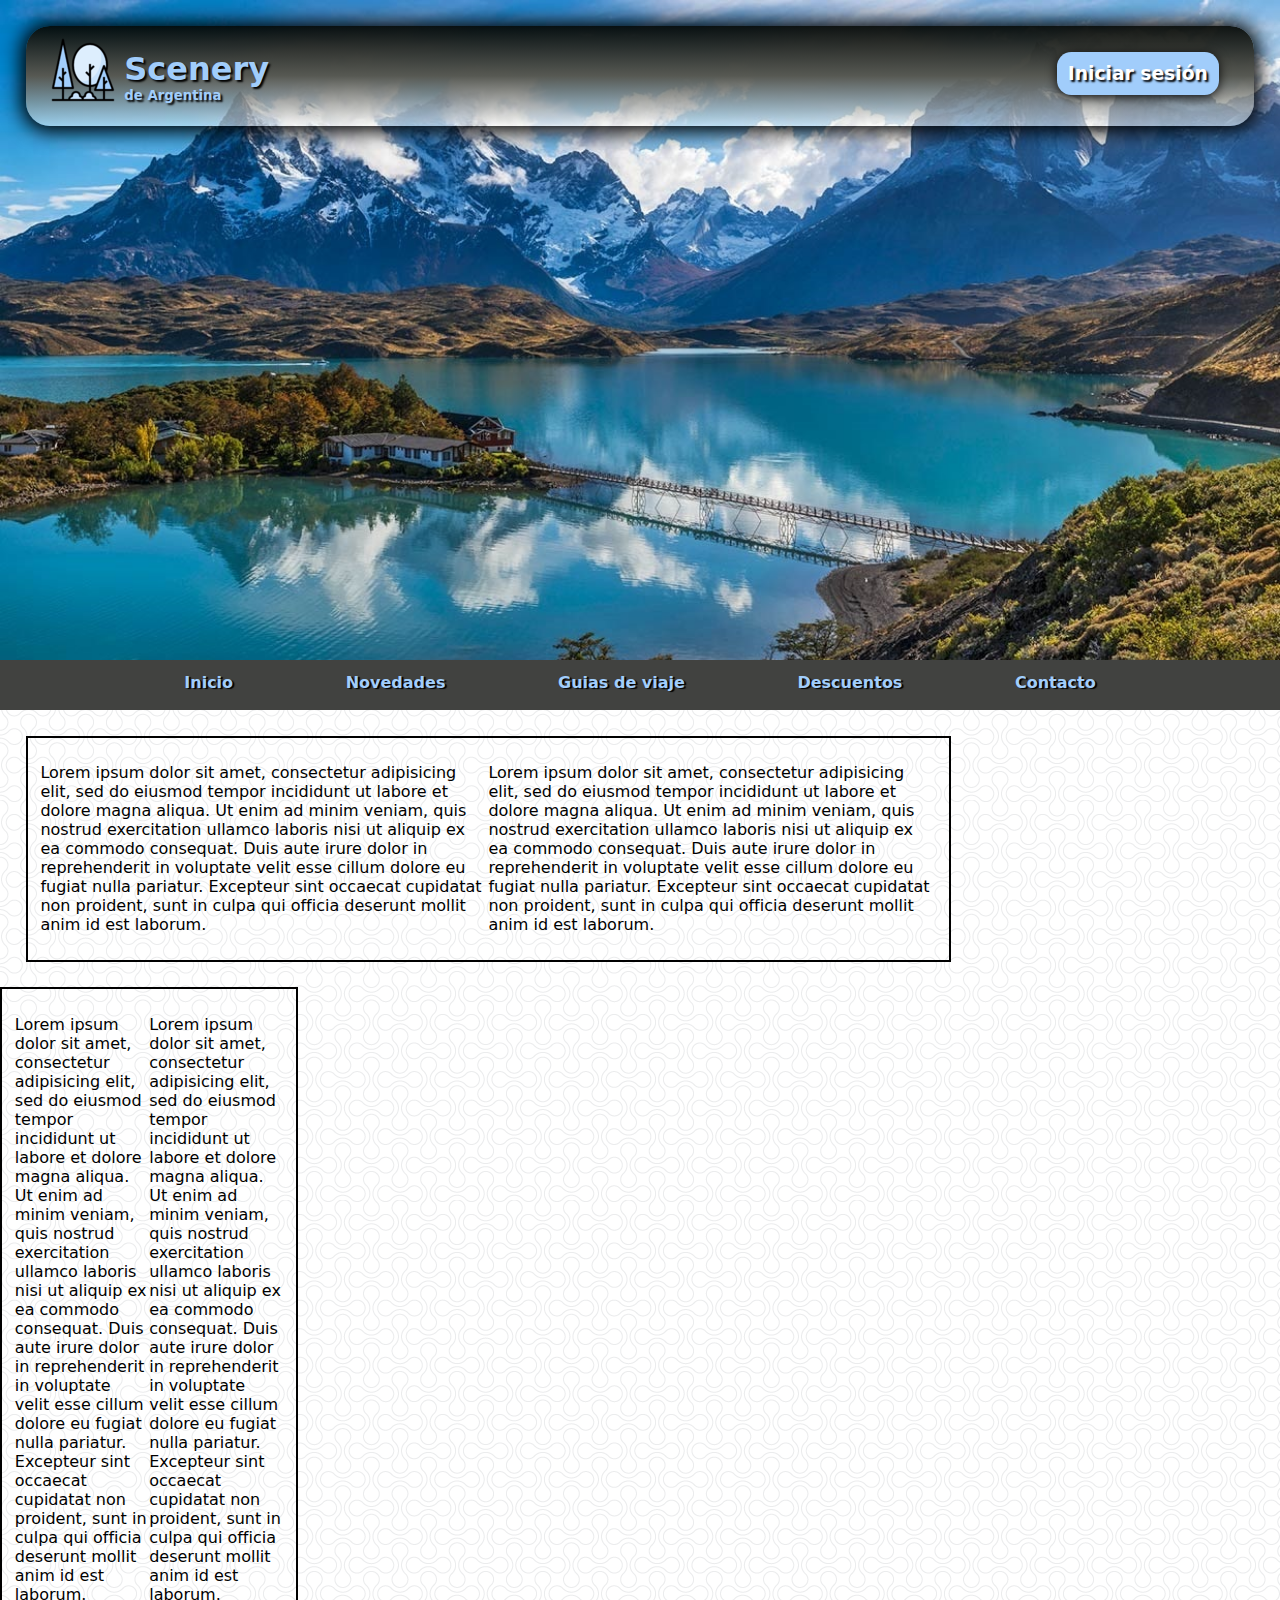
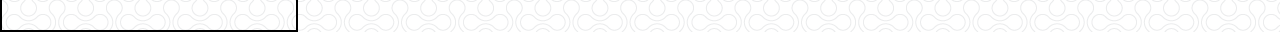
==== index.html @ 6470b0b7 "Subo los archivos actuales de mi proyecto" ====
<!DOCTYPE html>
<html lang="es" dir="ltr">

<head>
  <meta charset="utf-8">
  <title>Scenery | Paisajes Turisticos de Argentina</title>
  <link rel="stylesheet" href="./css/styles.css">
  <link rel="icon" href="favicon.ico" type="image/vnd.microsoft.icon">
</head>

<body>
  <header id="header">
    <div id="header-superior">
      <div id="logo-principal">
        <a href="#">
          <img src="./images/scenery_64.png" alt="logo scenery">
          <div id="name-logo">
            <h1>Scenery</h1>
            <h5>de Argentina</h5>
          </div>
      </div>
      </a>
      <a id="boton-login" href="#">
        <h3>Iniciar sesión</h3>
      </a>
    </div>
  </header>
  <nav id="menu">
    <ul>
      <li class="current_page_item"><a href="index.html" accesskey="1" title="">Inicio</a></li>
      <li><a href="#" accesskey="2" title="">Novedades</a></li>
      <li><a href="#" accesskey="3" title="">Guias de viaje</a></li>
      <li><a href="#" accesskey="4" title="">Descuentos</a></li>
      <li><a href="#" accesskey="5" title="">Contacto</a></li>
    </ul>
  </nav>
  <section id="section">
    <p>Lorem ipsum dolor sit amet, consectetur adipisicing elit, sed do eiusmod tempor incididunt ut labore et dolore magna aliqua. Ut enim ad minim veniam, quis nostrud exercitation ullamco laboris nisi ut aliquip ex ea commodo consequat. Duis aute
      irure dolor in reprehenderit in voluptate velit esse cillum dolore eu fugiat nulla pariatur. Excepteur sint occaecat cupidatat non proident, sunt in culpa qui officia deserunt mollit anim id est laborum.</p>
    <br><br>
    <p>Lorem ipsum dolor sit amet, consectetur adipisicing elit, sed do eiusmod tempor incididunt ut labore et dolore magna aliqua. Ut enim ad minim veniam, quis nostrud exercitation ullamco laboris nisi ut aliquip ex ea commodo consequat. Duis aute
      irure dolor in reprehenderit in voluptate velit esse cillum dolore eu fugiat nulla pariatur. Excepteur sint occaecat cupidatat non proident, sunt in culpa qui officia deserunt mollit anim id est laborum.</p>
    <article class="">

    </article>
  </section>

  <aside id="aside">
    <p>Lorem ipsum dolor sit amet, consectetur adipisicing elit, sed do eiusmod tempor incididunt ut labore et dolore magna aliqua. Ut enim ad minim veniam, quis nostrud exercitation ullamco laboris nisi ut aliquip ex ea commodo consequat. Duis aute
      irure dolor in reprehenderit in voluptate velit esse cillum dolore eu fugiat nulla pariatur. Excepteur sint occaecat cupidatat non proident, sunt in culpa qui officia deserunt mollit anim id est laborum.</p>
    <br>
    <p>Lorem ipsum dolor sit amet, consectetur adipisicing elit, sed do eiusmod tempor incididunt ut labore et dolore magna aliqua. Ut enim ad minim veniam, quis nostrud exercitation ullamco laboris nisi ut aliquip ex ea commodo consequat. Duis aute
      irure dolor in reprehenderit in voluptate velit esse cillum dolore eu fugiat nulla pariatur. Excepteur sint occaecat cupidatat non proident, sunt in culpa qui officia deserunt mollit anim id est laborum.</p>
  </aside>


</body>

</html>
---- css/styles.css ----
* {
  margin: 0;
  padding: 0;
}

body {
  background: #FFF url('../images/fondo_ondas.png') repeat;
  font-family: 'Dejavu Sans', 'Franklin Gothic';
}

a {
  text-decoration: none;
}



/* ###################### HEADER ###################### */


#header {
  height: 660px;
  overflow: hidden;
  background: #00759c url('../images/patagonia.jpg') no-repeat top center;
  background-size: cover;
}

#header-superior {
  background: rgb(254,255,253);
  background: linear-gradient(0deg, rgba(254,255,253,0.5242471988795518) 0%, rgba(87,89,83,1) 50%, rgba(3,6,3,0.9304096638655462) 100%);
  box-shadow: 0px 1px 20px 5px black;
  border-radius: 1.5em;
  height: 75px;
  padding: 1% 2%;
  margin: 2% 2% 0 2%;
}

#header-superior #logo-principal {
  display: inline-block;
  float: left;
}

#name-logo {
  color: #a1cdfb;
  text-shadow: 2px 2px 2px black;
  display: inline-block;
  position: relative;
  left: 4px;
  bottom: 2px;
}

#boton-login {
  text-decoration: none;
  color: #FFF;
  box-shadow: 0px 2px 12px -0.7px black;
  text-shadow: 2px 2px 2px black;
  display: inline-block;
  float: right;
  border-radius: 0.9em;
  background-color: #a1cdfb;
  margin: 14px 0;
  padding: 11px;
  float: right;
  position: relative;
  right: 10px;
  transition: all .25s ease-in-out;
}

#boton-login:hover {
  transition: all .25s ease-in-out;
  text-decoration: none;
  -webkit-transform: scale(1.08);
  transform: scale(1.08);
}

#boton-login:active {
  transition: all .05s ease-in-out;
  background-color: #77b6f7;
}


/* ###################### NAV ###################### */


#menu {
  background: #414240;
  width: 100%;
  height: 50px;
  margin: 0 auto;
  border: solid black 0px;
}

#menu ul {
  width: 80%;
  display: flex;
  margin: 0 auto;
  padding: 1% 0;
  justify-content: space-around;
}

#menu li {
  display: inline-block;
  text-align: center;
  margin: 0 3%;
}

#menu li a {
  text-decoration: none;
  text-shadow: 2px 1px 1px black;
  color: #a1cdfb;
  font-weight: 600;
  transition: all .15s ease-in-out;
}

#menu a:hover {
  transition: all .15s ease-in-out;
  color: #77b6f7;
}

#menu a:active {
  color: #77b6f7;
  text-shadow: none;
}


/* ###################### SECTION ###################### */


#section {
  width: 70%;
  border: solid 2px black;
  display: inline-flex;
  margin: 2% 0 0 2%;
  padding: 2% 1%;
}

#aside {
  width: 21%;
  display: inline-flex;
  border: solid 2px black;
  margin: 2% 2% 0 0;
  padding: 2% 1%;
}
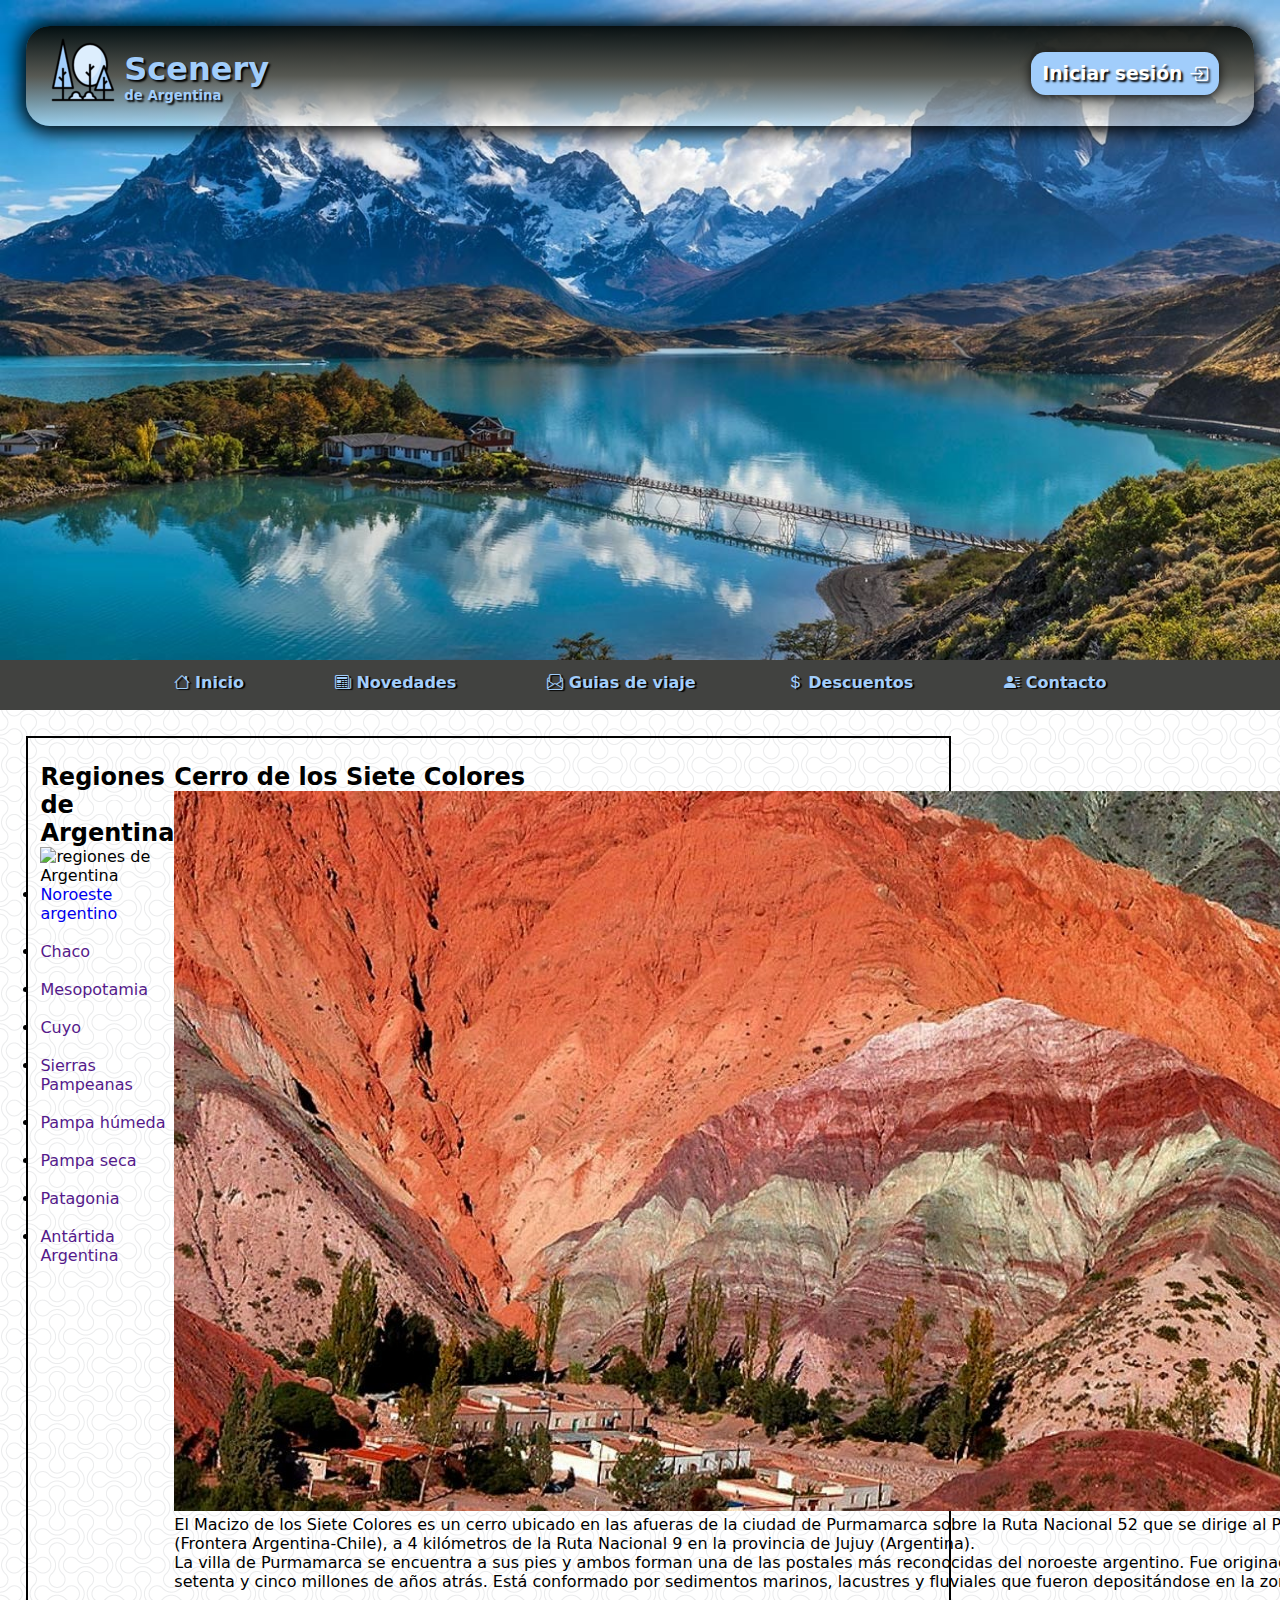
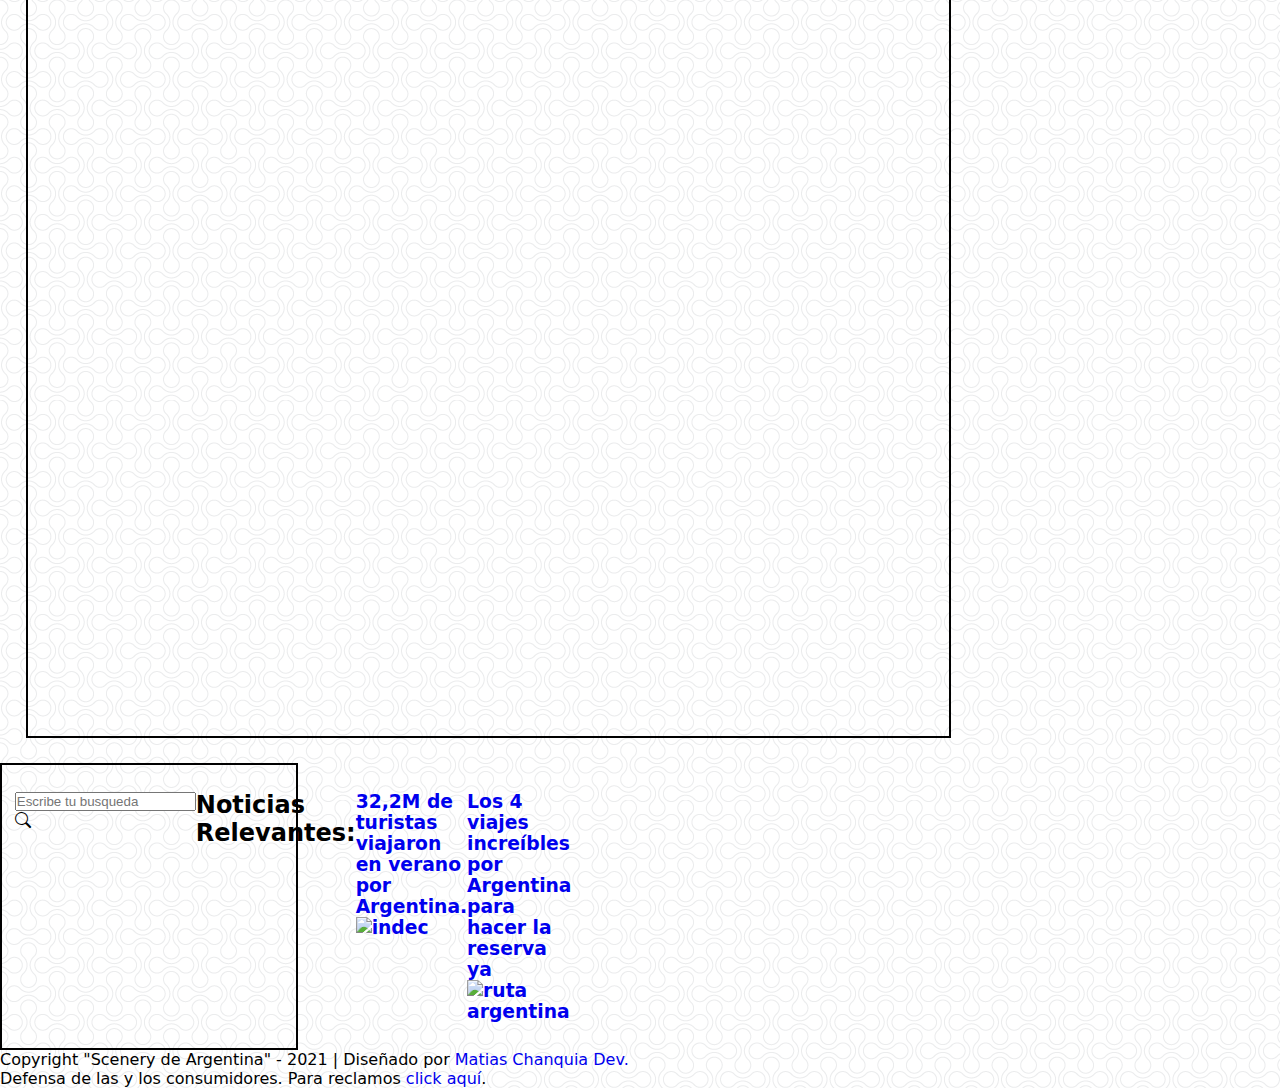
==== commit 4cf70877: "Subo archivos html" ====
--- a/index.html
+++ b/index.html
@@ -3,9 +3,11 @@
 
 <head>
   <meta charset="utf-8">
+  <meta name="viewport" content="width=device-width, initial-scale=1.0">
   <title>Scenery | Paisajes Turisticos de Argentina</title>
   <link rel="stylesheet" href="./css/styles.css">
   <link rel="icon" href="favicon.ico" type="image/vnd.microsoft.icon">
+  <link rel="stylesheet" href="https://cdn.jsdelivr.net/npm/bootstrap-icons@1.8.1/font/bootstrap-icons.css">
 </head>
 
 <body>
@@ -18,41 +20,88 @@
             <h1>Scenery</h1>
             <h5>de Argentina</h5>
           </div>
+        </a>
       </div>
-      </a>
-      <a id="boton-login" href="#">
-        <h3>Iniciar sesión</h3>
+      
+      <a id="boton-login" href="login.html">
+        <h3>Iniciar sesión <i class="bi bi-box-arrow-in-right"></i></h3>
       </a>
     </div>
   </header>
   <nav id="menu">
     <ul>
-      <li class="current_page_item"><a href="index.html" accesskey="1" title="">Inicio</a></li>
-      <li><a href="#" accesskey="2" title="">Novedades</a></li>
-      <li><a href="#" accesskey="3" title="">Guias de viaje</a></li>
-      <li><a href="#" accesskey="4" title="">Descuentos</a></li>
-      <li><a href="#" accesskey="5" title="">Contacto</a></li>
+      <li><a href="index.html"><i class="bi bi-house"></i> Inicio</a></li>
+      <li><a href="#"><i class="bi bi-newspaper"></i> Novedades</a></li>
+      <li><a href="#"><i class="bi bi-envelope-paper"></i> Guias de viaje</a></li>
+      <li><a href="#"><i class="bi bi-currency-dollar"></i> Descuentos</a></li>
+      <li><a href="#"><i class="bi bi-person-lines-fill"></i> Contacto</a></li>
     </ul>
   </nav>
   <section id="section">
-    <p>Lorem ipsum dolor sit amet, consectetur adipisicing elit, sed do eiusmod tempor incididunt ut labore et dolore magna aliqua. Ut enim ad minim veniam, quis nostrud exercitation ullamco laboris nisi ut aliquip ex ea commodo consequat. Duis aute
-      irure dolor in reprehenderit in voluptate velit esse cillum dolore eu fugiat nulla pariatur. Excepteur sint occaecat cupidatat non proident, sunt in culpa qui officia deserunt mollit anim id est laborum.</p>
-    <br><br>
-    <p>Lorem ipsum dolor sit amet, consectetur adipisicing elit, sed do eiusmod tempor incididunt ut labore et dolore magna aliqua. Ut enim ad minim veniam, quis nostrud exercitation ullamco laboris nisi ut aliquip ex ea commodo consequat. Duis aute
-      irure dolor in reprehenderit in voluptate velit esse cillum dolore eu fugiat nulla pariatur. Excepteur sint occaecat cupidatat non proident, sunt in culpa qui officia deserunt mollit anim id est laborum.</p>
-    <article class="">
-
+    <div class="regiones">
+      <h2>Regiones de Argentina</h2>
+      <div class="indice-regiones">
+        <img src="./images/regiones.png" alt="regiones de Argentina">
+        <ul>
+          <li><a href="./regiones/noa.html"><span class="noa"></span> Noroeste argentino</a></li><br>
+          <li><a href=""><span class="ch"></span> Chaco</a></li> <br>
+          <li><a href=""><span class="meso"></span> Mesopotamia</a></li><br>
+          <li><a href=""><span class="cuyo"></span> Cuyo</a></li><br>
+          <li><a href=""><span class="si-pa"></span> Sierras Pampeanas</a></li><br>
+          <li><a href=""><span class="pa-hu"></span> Pampa húmeda</a></li><br>
+          <li><a href=""><span class="pa-se"></span> Pampa seca</a></li><br>
+          <li><a href=""><span class="pata"></span> Patagonia</a></li><br>
+          <li><a href=""><span class="an-ar"></span> Antártida Argentina</a></li>
+        </ul>
+      </div>
+    </div>
+    <article class="article">
+      <h2>Cerro de los Siete Colores</h2>
+      <img src="./images/cerro.jpg" alt="cerro de los 7 colores">
+      <p>El Macizo de los Siete Colores es un cerro ubicado en las afueras de la ciudad de Purmamarca sobre la Ruta Nacional 52 que se dirige al Paso de Jama (Frontera Argentina-Chile), a 4 kilómetros de la Ruta Nacional 9 en la provincia de Jujuy (Argentina). <br>
+        La villa de Purmamarca se encuentra a sus pies y ambos forman una de las postales más reconocidas del noroeste argentino.
+        Fue originado alrededor de setenta y cinco millones de años atrás. Está conformado por sedimentos marinos, lacustres y fluviales que fueron depositándose en la zona durante siglos.</p>
+    </article>
+    <div class="div-horizontal"></div>
+    <article class="article">
+      <h2>Glaciar Perito Moreno</h2>
+      <img src="./images/glaciar.jpg" alt="Glaciar Perito Moreno">
+      <p>El glaciar Perito Moreno es una gruesa masa de hielo ubicada en el departamento Lago Argentino de la provincia de Santa Cruz, en el sudoeste de la Argentina, en la región de la Patagonia. Se integra dentro del parque nacional Los Glaciares. <br>
+        Este glaciar se origina en el campo de hielo Patagónico Sur. En su descenso, alcanza el brazo Sur del lago Argentino, con un frente de 5 km de longitud, aflorando sobre el agua con una altura de unos 60 m. <br>
+        Gracias a su constante avance, forma una represa con las aguas del brazo Rico de dicho lago, lo cual genera un desnivel con respecto al resto del lago de hasta 30 m. Por la presión de esta masa líquida se producen filtraciones en el hielo que crean un túnel con una bóveda de más de 50 m de altura. El derrumbe de esta bóveda constituye un inusual espectáculo natural y es uno de los mayores atractivos del parque.</p>
+    </article>
+    <div class="div-horizontal"></div>
+    <article class="article">
+      <h2>Parque Nacional Iguazú</h2>
+      <img src="./images/iguazu.jpg" alt="Parque Nacional Iguazú">
+      <p>El Parque Nacional Iguazú abarca un área de bosque subtropical en la provincia de Misiones de Argentina, en la frontera con Brasil. Dentro del parque, en el río Iguazú, las famosas Cataratas del Iguazú poseen varias cascadas separadas, incluida la icónica Garganta del Diablo. El parque circundante tiene una fauna diversa, incluidos coatíes, jaguares y tucanes, además de senderos y plataformas con miradores.</p>
     </article>
   </section>
 
   <aside id="aside">
-    <p>Lorem ipsum dolor sit amet, consectetur adipisicing elit, sed do eiusmod tempor incididunt ut labore et dolore magna aliqua. Ut enim ad minim veniam, quis nostrud exercitation ullamco laboris nisi ut aliquip ex ea commodo consequat. Duis aute
-      irure dolor in reprehenderit in voluptate velit esse cillum dolore eu fugiat nulla pariatur. Excepteur sint occaecat cupidatat non proident, sunt in culpa qui officia deserunt mollit anim id est laborum.</p>
-    <br>
-    <p>Lorem ipsum dolor sit amet, consectetur adipisicing elit, sed do eiusmod tempor incididunt ut labore et dolore magna aliqua. Ut enim ad minim veniam, quis nostrud exercitation ullamco laboris nisi ut aliquip ex ea commodo consequat. Duis aute
-      irure dolor in reprehenderit in voluptate velit esse cillum dolore eu fugiat nulla pariatur. Excepteur sint occaecat cupidatat non proident, sunt in culpa qui officia deserunt mollit anim id est laborum.</p>
+    <form action="">
+      <input type="text" placeholder="Escribe tu busqueda" name="buscador" id="buscador" required>
+      <label for="buscador"><i class="bi bi-search"></i> </label>
+    </form>
+    <h2>Noticias Relevantes:</h2>
+    <article>
+      <h3><a title="Ver nota" href="https://www.expreso.info/noticias/internacional/87787_322m_de_turistas_viajaron_en_verano_por_argentina" target="_blank">32,2M de turistas viajaron en verano por Argentina.
+        <img src="./images/indec.jpg" alt="indec">
+      </a></h3>
+    </article>
+    <article>
+      <h3><a title="Ver nota" href="https://www.cronista.com/clase/break/los-4-viajes-que-deberias-reservar-ya-si-quieres-disfrutar-de-la-semana-santa/" target="_blank">Los 4 viajes increíbles por Argentina para hacer la reserva ya
+        <img src="./images/arg.jpg" alt="ruta argentina">
+      </a></h3>
+    </article>
   </aside>
-
+  
+  <footer>
+    <div>
+      <p>Copyright "Scenery de Argentina" - 2021 | Diseñado por <a target="_blank" href="https://github.com/matiaschanquia">Matias Chanquia Dev.</a> </p>
+      <p>Defensa de las y los consumidores. Para reclamos <a href="#">click aquí</a>.</p>
+    </div>
+  </footer>
 
 </body>
 
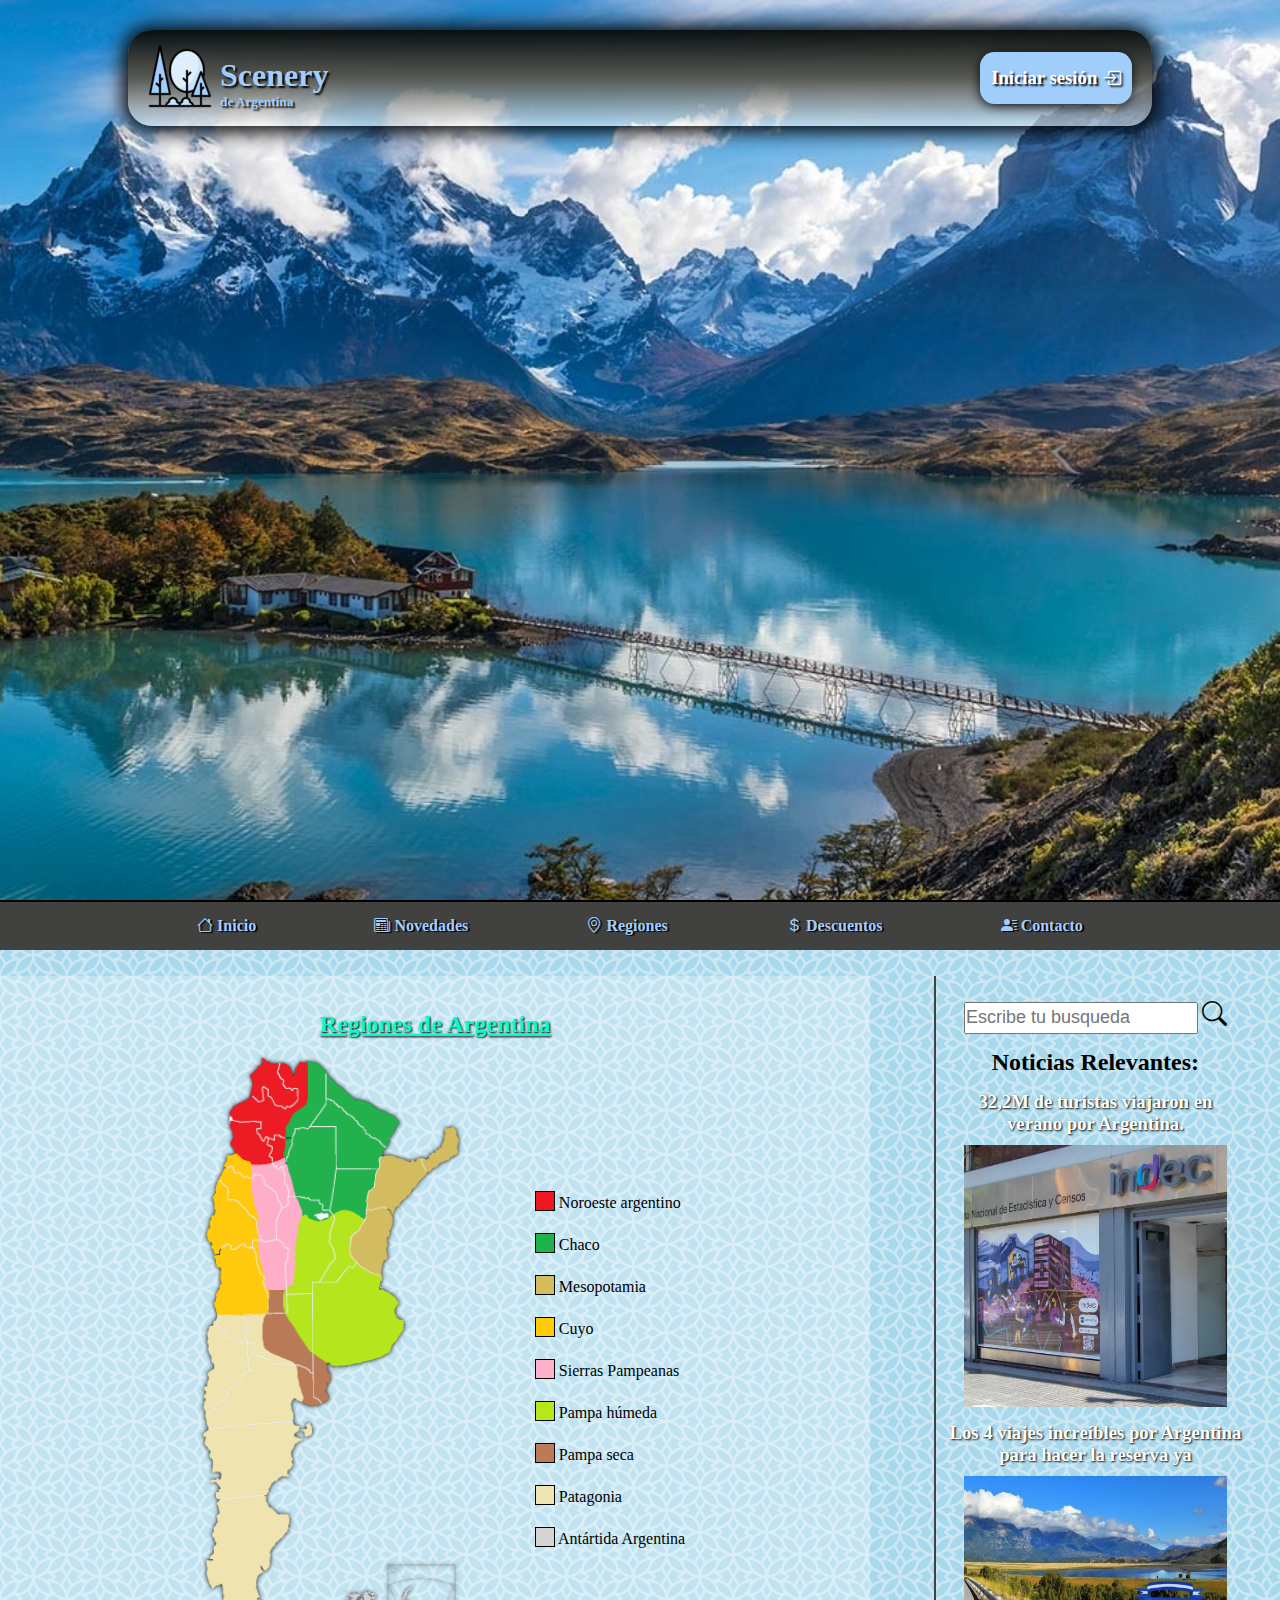
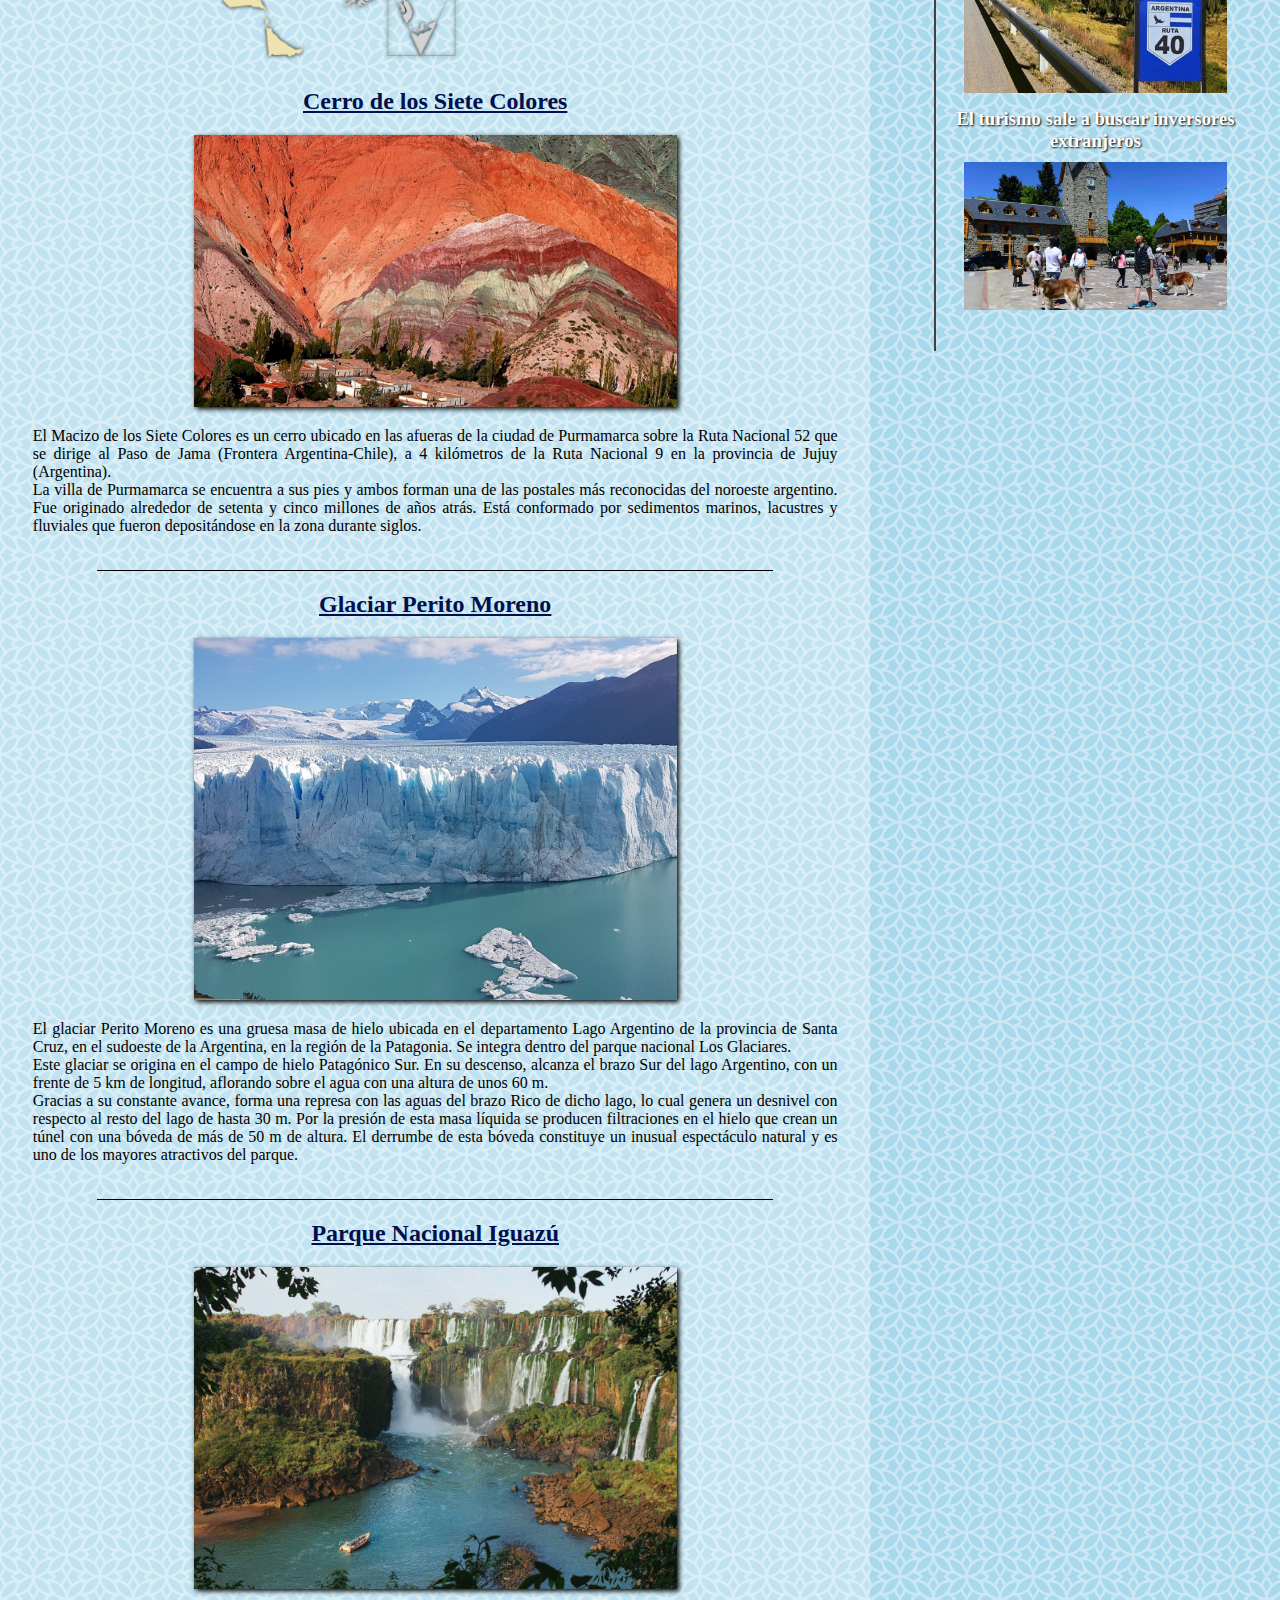
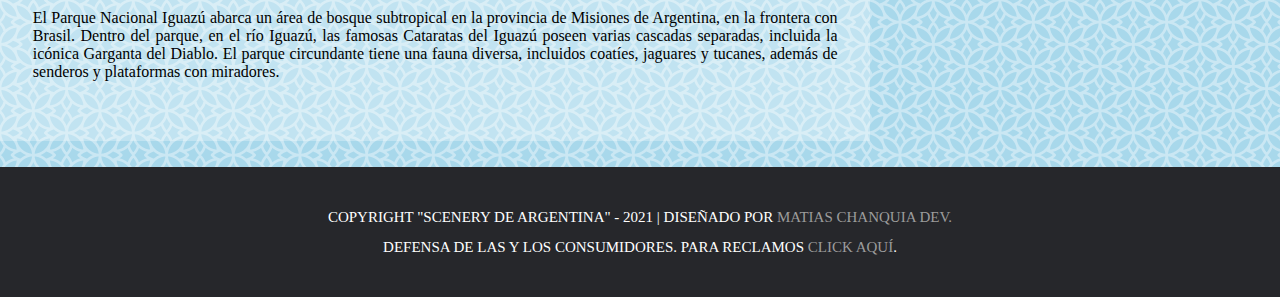
==== commit 14e4b51a: "actualizo los archivos de mi proyecto" ====
--- a/index.html
+++ b/index.html
@@ -32,9 +32,22 @@
     <ul>
       <li><a href="index.html"><i class="bi bi-house"></i> Inicio</a></li>
       <li><a href="#"><i class="bi bi-newspaper"></i> Novedades</a></li>
-      <li><a href="#"><i class="bi bi-envelope-paper"></i> Guias de viaje</a></li>
+      <li>
+        <a href="#"><i class="bi bi-geo-alt"></i> Regiones</a>
+        <ul class="sub-menu">
+          <li><a href="regiones/noa.html">NOA</a></li>
+          <li><a href="regiones/chaco.html">Chaco</a></li>
+          <li><a href="#">Mesopotamia</a></li>
+          <li><a href="#">Cuyo</a></li>
+          <li><a href="#">Sierras Pampeanas</a></li>
+          <li><a href="#">Pampa húmeda</a></li>
+          <li><a href="#">Pampa seca</a></li>
+          <li><a href="#">Patagonia</a></li>
+          <li><a href="#">Antártida Argentina</a></li>
+        </ul>
+      </li>
       <li><a href="#"><i class="bi bi-currency-dollar"></i> Descuentos</a></li>
-      <li><a href="#"><i class="bi bi-person-lines-fill"></i> Contacto</a></li>
+      <li><a href="contacto.html"><i class="bi bi-person-lines-fill"></i> Contacto</a></li>
     </ul>
   </nav>
   <section id="section">
@@ -44,7 +57,7 @@
         <img src="./images/regiones.png" alt="regiones de Argentina">
         <ul>
           <li><a href="./regiones/noa.html"><span class="noa"></span> Noroeste argentino</a></li><br>
-          <li><a href=""><span class="ch"></span> Chaco</a></li> <br>
+          <li><a href="./regiones/chaco.html"><span class="ch"></span> Chaco</a></li> <br>
           <li><a href=""><span class="meso"></span> Mesopotamia</a></li><br>
           <li><a href=""><span class="cuyo"></span> Cuyo</a></li><br>
           <li><a href=""><span class="si-pa"></span> Sierras Pampeanas</a></li><br>
@@ -94,6 +107,11 @@
         <img src="./images/arg.jpg" alt="ruta argentina">
       </a></h3>
     </article>
+    <article>
+      <h3><a title="Ver nota" href="https://www.rionegro.com.ar/voy-turismo/el-turismo-sale-a-buscar-inversores-extranjeros-2203874/" target="_blank">El turismo sale a buscar inversores extranjeros
+        <img src="./images/bariloche.webp" alt="bariloche">
+      </a></h3>
+    </article>
   </aside>
   
   <footer>
--- a/css/styles.css
+++ b/css/styles.css
@@ -2,15 +2,17 @@
 * {
   margin: 0;
   padding: 0;
+  box-sizing: border-box;
 }
 
 body {
-  background: #FFF url('../images/fondo_ondas.png') repeat;
-  font-family: 'Dejavu Sans', 'Franklin Gothic';
+  background: #FFF url('../images/bush.png') repeat scroll;
+  font-family: Georgia, 'Times New Roman', Times, serif;
 }
 
 a {
   text-decoration: none;
+  color: black;
 }
 
 
@@ -19,9 +21,9 @@
 
 
 #header {
-  height: 660px;
+  height: 100vh;
   overflow: hidden;
-  background: #00759c url('../images/patagonia.jpg') no-repeat top center;
+  background: #00759c url('../images/patagonia.jpg') no-repeat scroll center;
   background-size: cover;
 }
 
@@ -30,14 +32,16 @@
   background: linear-gradient(0deg, rgba(254,255,253,0.5242471988795518) 0%, rgba(87,89,83,1) 50%, rgba(3,6,3,0.9304096638655462) 100%);
   box-shadow: 0px 1px 20px 5px black;
   border-radius: 1.5em;
-  height: 75px;
-  padding: 1% 2%;
-  margin: 2% 2% 0 2%;
+  margin: 30px auto;
+  width: 80%;
+  display: flex;
+  justify-content: space-between;
+  align-items: center;
 }
 
 #header-superior #logo-principal {
-  display: inline-block;
-  float: left;
+  white-space: nowrap;
+  margin: 14px 20px;
 }
 
 #name-logo {
@@ -52,69 +56,82 @@
 #boton-login {
   text-decoration: none;
   color: #FFF;
+  white-space: nowrap;
   box-shadow: 0px 2px 12px -0.7px black;
   text-shadow: 2px 2px 2px black;
-  display: inline-block;
-  float: right;
+  text-align: center;
   border-radius: 0.9em;
   background-color: #a1cdfb;
-  margin: 14px 0;
-  padding: 11px;
-  float: right;
+  margin: 14px 20px;
+  padding: 15px 11px;
+  transition: all .25s ease-in-out;
+}
+
+#boton-login i {
   position: relative;
-  right: 10px;
-  transition: all .25s ease-in-out;
+  top: 1px;
 }
 
 #boton-login:hover {
   transition: all .25s ease-in-out;
-  text-decoration: none;
-  -webkit-transform: scale(1.08);
-  transform: scale(1.08);
+  background-color: #77b6f7;
 }
 
 #boton-login:active {
   transition: all .05s ease-in-out;
   background-color: #77b6f7;
-}
-
+  outline: solid 3px #60a6eb5f;
+}
+
+@media (max-width: 575px) {
+  #header-superior {
+    flex-direction: column;
+  }
+}
 
 /* ###################### NAV ###################### */
 
 
 #menu {
   background: #414240;
-  width: 100%;
-  height: 50px;
-  margin: 0 auto;
-  border: solid black 0px;
-}
-
-#menu ul {
+  display: block;
+  border-top: solid black 2px;
+  position: sticky;
+  top: 0;
+  z-index: 99;
+}
+
+#menu > ul {
   width: 80%;
   display: flex;
+  height: 100%;
   margin: 0 auto;
-  padding: 1% 0;
+  padding: 10px;
   justify-content: space-around;
-}
-
-#menu li {
+  align-items: center;
+  flex-wrap: wrap;
+}
+
+#menu > ul > li {
   display: inline-block;
   text-align: center;
-  margin: 0 3%;
-}
-
-#menu li a {
+  white-space: nowrap;
+  margin: 5px 10px;
+  position: relative;
+}
+
+#menu > ul > li > a {
   text-decoration: none;
   text-shadow: 2px 1px 1px black;
   color: #a1cdfb;
   font-weight: 600;
+  padding: 3px;
   transition: all .15s ease-in-out;
 }
 
-#menu a:hover {
+#menu > ul > li > a:hover {
   transition: all .15s ease-in-out;
-  color: #77b6f7;
+  border-bottom: solid 2px #77b6f7;
 }
 
 #menu a:active {
@@ -122,22 +139,465 @@
   text-shadow: none;
 }
 
-
-/* ###################### SECTION ###################### */
+#menu .sub-menu {
+  position: absolute;
+  left: -35px;
+  /* top: 25px; */
+  background-color: #a1cdfb;
+  list-style-type: none;
+  display: none;
+  width: 180px;
+  border: #000 solid 1px;
+  z-index: 999;
+}
+
+#menu .sub-menu > li {
+  margin: 4px 0;
+}
+
+#menu .sub-menu > li > a {
+  color: white;
+  text-shadow: 1px 1px 2px black;
+}
+
+#menu .sub-menu > li > a:hover {
+  color: rgb(214, 214, 214);
+}
+
+#menu > ul > li:hover .sub-menu {
+  display: block;
+}
+
+
+@media (max-width: 585px) {
+  #menu ul {
+    width: 90%;
+  }
+}
+
+
+/* ###################### SECTION / ASIDE / FOOTER ###################### */
 
 
 #section {
-  width: 70%;
-  border: solid 2px black;
-  display: inline-flex;
-  margin: 2% 0 0 2%;
+  width: 68%;
+  float: left;
+  /* box-shadow: 2px 2px 10px -1px rgb(0, 0, 0); */
+  background: rgba(255, 255, 255, 0.289);
+  margin: 2% 0;
   padding: 2% 1%;
 }
 
 #aside {
-  width: 21%;
-  display: inline-flex;
-  border: solid 2px black;
+  width: 25%;
+  float: right;
+  border-left: #414240 solid 2px;
   margin: 2% 2% 0 0;
   padding: 2% 1%;
-}
+  text-align: center;
+}
+
+@media (max-width: 768px) {
+  #section {
+    width: 58%;
+  }
+  #aside {
+    width: 35%;
+  }
+}
+
+@media (max-width: 575px) {
+  #section {
+    width: 100%;
+  }
+  #aside {
+    width: 100%;
+    border: none;
+  }
+}
+
+.regiones {
+  max-width: 500px;
+  margin: 10px auto;
+}
+
+.regiones h2 {
+  text-align: center;
+  margin: 0 0 20px;
+  color: rgb(0, 255, 208);
+  text-shadow: 1px 1px 2px rgb(0, 0, 0);
+  text-decoration: underline;
+}
+
+.indice-regiones {
+  display: flex;
+  justify-content: space-between;
+  align-items: center;
+}
+
+.indice-regiones img {
+  height: 600px;
+  filter: drop-shadow(0px 0px 2px black);
+}
+
+.indice-regiones ul {
+  list-style: none;
+  margin: 20px 0 0;
+}
+
+.indice-regiones ul li a {
+  color: black;
+}
+
+.indice-regiones ul li a:hover {
+  color: rgb(102, 102, 102);
+  text-shadow: 1px 1px 0 white;
+} 
+
+.indice-regiones ul li span {
+  border: black solid 1px;
+  display: inline-block;
+  width: 20px;
+  height: 20px;
+  position: relative;
+  top: 3px;
+}
+
+.indice-regiones ul li span.noa {
+  background-color: #EE161F;
+}
+
+.indice-regiones ul li span.ch {
+  background-color: #1CB34B;
+}
+
+.indice-regiones ul li span.meso {
+  background-color: #D4BD5F;
+}
+
+.indice-regiones ul li span.cuyo {
+  background-color: #FFCA06;
+}
+
+.indice-regiones ul li span.si-pa {
+  background-color: #FFB0CA;
+}
+
+.indice-regiones ul li span.pa-hu {
+  background-color: #B6E717;
+}
+
+.indice-regiones ul li span.pa-se {
+  background-color: #ba7b56;
+}
+
+.indice-regiones ul li span.pata {
+  background-color: #EFE5B2;
+}
+
+.indice-regiones ul li span.an-ar {
+  background-color: #D4D4D4;
+}
+
+@media (max-width: 575px) {
+  .indice-regiones {
+    flex-direction: column;
+  }
+}
+
+.present-region h2 {
+  text-align: center;
+  margin: 0 0 20px;
+  color: rgb(0, 255, 208);
+  text-shadow: 1px 1px 2px rgb(0, 0, 0);
+  text-decoration: underline;
+}
+
+.present-region img {
+  display: block;
+  margin: 0 auto;
+}
+
+.present-region p {
+  margin: 10px;
+}
+
+#aside input {
+  width: 80%;
+  height: 32px;
+  font-size: 18px;
+}
+
+#aside form label {
+  font-size: 25px;
+}
+
+#aside > h2 {
+  margin: 15px 10px 10px;
+}
+
+#aside article img {
+  display: block;
+  width: 90%;
+  margin: 10px auto 0;
+}
+
+#aside article h3 {
+  margin: 15px 0;
+}
+
+#aside article h3 a {
+  color: white;
+  text-shadow: 1px 1px 2px black;
+}
+
+.article {
+  padding: 20px;
+  margin-bottom: 15px;
+}
+
+.article h2 {
+  text-align: center;
+  margin-bottom: 10px;
+  color: rgb(0, 15, 77);
+  text-decoration: underline;
+}
+
+.article p {
+  text-align: justify;
+}
+
+.article img {
+  width: 60%;
+  display: block;
+  margin: 20px auto;
+  box-shadow: 2px 2px 5px 0 black;
+}
+
+.div-horizontal {
+  border-bottom: double black 1px;
+  height: 0;
+  width: 80%;
+  margin: 0 auto;
+}
+
+
+footer {
+  clear: both;
+  text-align: center;
+  font-size: 15px;
+  background-color: #26272b;
+  color: white;
+  display: flex;
+  justify-content: center;
+  align-items: center;
+  line-height: 30px;
+  text-transform: uppercase;
+}
+
+footer div {
+  margin: 35px 0;
+}
+
+footer div p a {
+  color: #9c9c9c;
+}
+
+footer div p a:hover {
+  color: #c2c0c0;
+}
+
+@media (max-width: 575px) {
+  .article img {
+    width: 80%;
+  }
+}
+
+
+
+/* ###################### LOGIN ###################### */
+
+.login-container {
+  width: 50%;
+  background: rgb(254,255,253);
+  background: linear-gradient(0deg, rgba(254,255,253,0.5242471988795518) 0%, rgba(87,89,83,1) 50%, rgba(3,6,3,0.9304096638655462) 100%);
+  margin: 50px auto 10px;
+  padding: 20px;
+  border: solid black 2px;
+  border-radius: 15px;
+  display: flex;
+  flex-direction: column;
+  align-items: center;
+  box-shadow: 0px 2px 10px -1px black;
+}
+
+.login-container #logo-principal {
+  font-size: 30px;
+  white-space: nowrap;
+}
+
+.login-container #logo-principal img {
+  width: 80px;
+}
+
+.div-horizontal-login {
+  border-bottom: double #a1cdfb 1px;
+  height: 0;
+  width: 80%;
+  margin: 10px auto;
+}
+
+.login-container h2 {
+  text-decoration: underline;
+  text-align: center;
+  color: white;
+  margin: 10px 0 0;
+}
+
+.login-container form {
+  width: 80%;
+  margin: 10px 0;
+  font-size: 18px;
+}
+
+.login-container form label, .login-container form input {
+  display: block;
+} 
+
+.login-container form label {
+  color: #a1cdfb;
+  text-shadow: 1px 1px 2px #000;
+  margin: 20px 0 10px;
+}
+
+.login-container form input {
+  width: 100%;
+  height: 35px;
+  padding: 6px;
+  background-color: #fff;
+  font-size: 18px;
+  border-radius: 5px;
+  border: black solid 2px;
+}
+
+.login-container form [type="submit"] {
+  width: 130px;
+  color: white;
+  text-align: center;
+  letter-spacing: 1px;
+  text-shadow: 2px 2px 2px black;
+  margin: 20px auto 0;
+  border: none;
+  cursor: pointer;
+  background-color: #a1cdfb;
+  transition: .2s;
+}
+
+.login-container form [type="submit"]:hover {
+  box-shadow: 0px 2px 3px -1px #000;
+  translate: .2s;
+}
+
+.login-container .recuperar {
+  text-align: center;
+}
+
+.login-container .recuperar a:link, .login-container p a:visited {
+  color: black;
+  font-weight: 900;
+}
+
+.login-container .recuperar a:hover {
+  text-decoration: underline;
+}
+
+.login-container .signup {
+  width: 130px;
+  color: white;
+  text-align: center;
+  height: 35px;
+  font-size: 18px;
+  line-height: 35px;
+  letter-spacing: 1px;
+  text-shadow: 2px 2px 2px black;
+  margin: 20px auto 0;
+  border: none;
+  border-radius: 5px;
+  cursor: pointer;
+  background-color: #a1cdfb;
+  transition: .2s;
+}
+
+.login-container .signup:hover {
+  box-shadow: 0px 2px 3px -1px #000;
+  translate: .2s;
+}
+
+.login-container .back-home {
+  font-size: 20px;
+  text-shadow: 1px 1px 1px rgb(114, 114, 114);
+  margin: 10px 0;
+  align-self: flex-start;
+  transition: .2s;
+}
+
+.login-container .back-home:hover {
+  transform: scale(1.2);
+}
+
+@media (max-width: 768px) {
+  .login-container {
+    width: 70%;
+  }
+}
+
+@media (max-width: 575px) {
+  .login-container {
+    width: 95%;
+  }
+}
+
+
+/* ###################### CONTACT ###################### */
+
+.titulo-contact {
+  text-align: center;
+  text-transform: uppercase;
+  text-decoration: underline;
+  color: #77b6f7;
+  text-shadow: 1px 1px 0px white, 2px 2px 2px black;
+}
+
+.form-contact {
+  display: flex;
+  flex-direction: column;
+  height: 300px;
+  width: 500px;
+  margin: 0 auto;
+  justify-content: space-evenly;
+}
+
+.form-contact > div {
+  display: flex;
+  justify-content: space-between;
+}
+
+.form-contact textarea {
+  min-width: 200px;
+  min-height: 150px;
+  max-width: 500px;
+  max-height: 200px;
+}
+
+.form-contact [type="submit"] {
+  width: 80px;
+  height: 30px;
+  margin: 0 auto;
+  cursor: pointer;
+}
+
+.nosotros {
+  width: 90%;
+  border: rgb(57, 114, 201) solid 2px;
+  border-radius: 15px;
+}